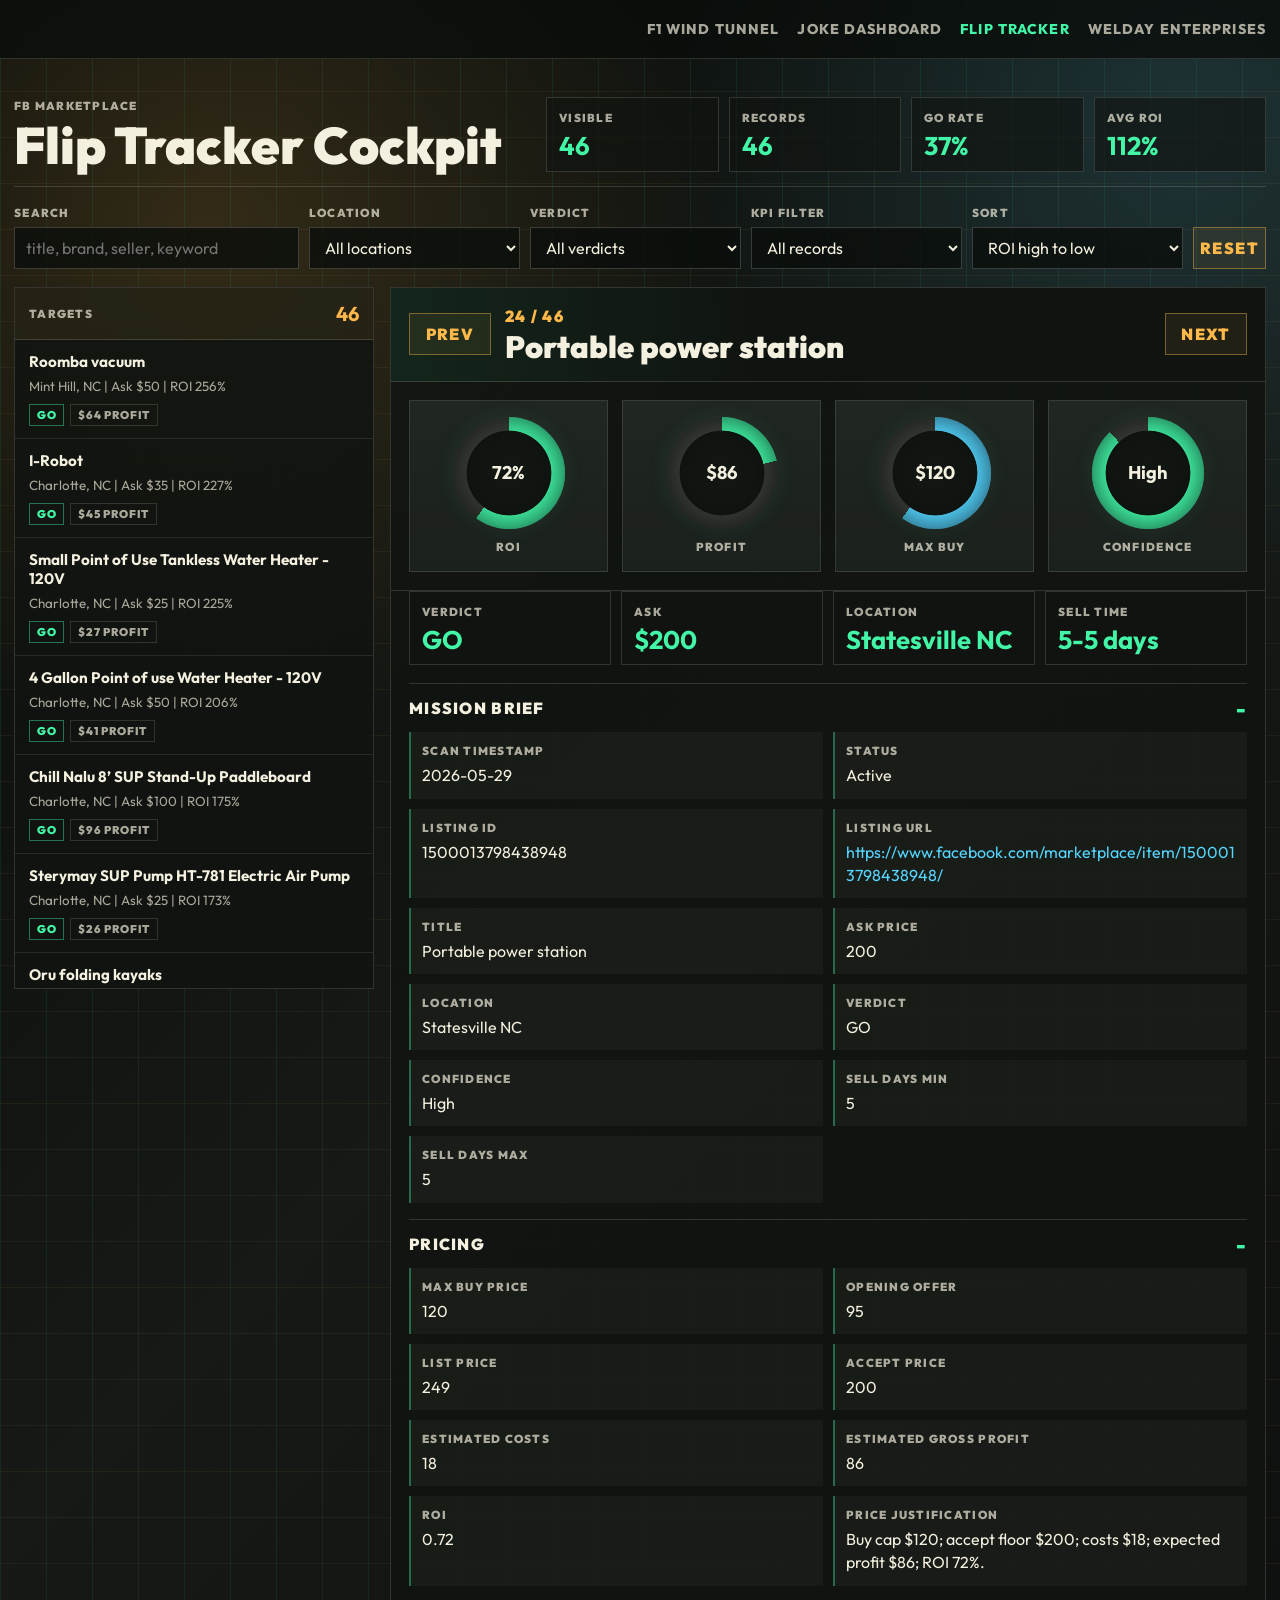
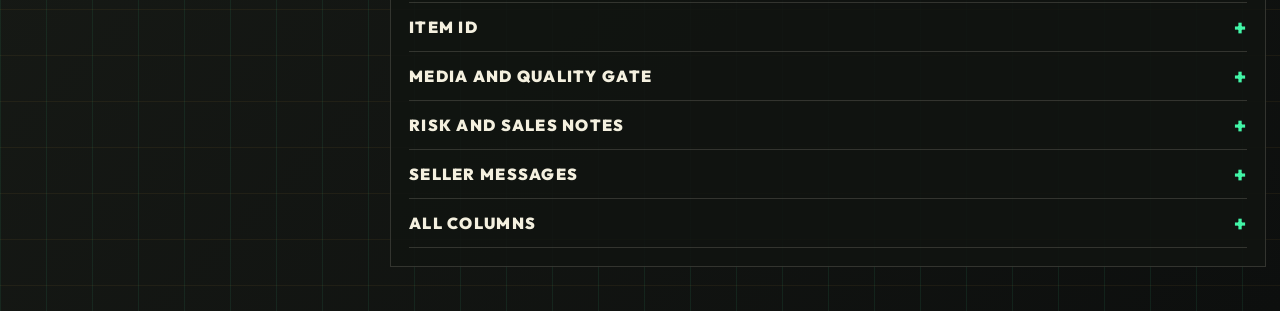
==== flip-tracker.html @ d8419e66 "Add flip tracker cockpit page" ====
<!DOCTYPE html>
<html lang="en">
<head>
    <meta charset="UTF-8">
    <meta name="viewport" content="width=device-width, initial-scale=1.0">
    <title>Flip Tracker Cockpit</title>
    <link rel="preconnect" href="https://fonts.googleapis.com">
    <link rel="preconnect" href="https://fonts.gstatic.com" crossorigin>
    <link href="https://fonts.googleapis.com/css2?family=Outfit:wght@400;600;700;900&display=swap" rel="stylesheet">
    <link rel="stylesheet" href="flip-tracker.css?v=20260530-1">
</head>
<body>
    <header class="top-header">
        <nav class="header-nav" aria-label="Main menu">
            <a class="header-link" href="/hello-world.html">F1 Wind Tunnel</a>
            <a class="header-link" href="/joke-dashboard.html">Joke Dashboard</a>
            <a class="header-link active" href="/flip-tracker.html">Flip Tracker</a>
            <a class="header-link" href="https://welday-ent-dashboard.lovable.app/venture/groundbnb/app/3" target="_blank" rel="noopener noreferrer">Welday Enterprises</a>
        </nav>
    </header>

    <main class="cockpit-shell">
        <section class="mission-bar" aria-label="Tracker summary">
            <div class="mission-title">
                <span>FB Marketplace</span>
                <h1>Flip Tracker Cockpit</h1>
            </div>
            <div class="mission-kpis" aria-label="Summary KPIs">
                <div><span>Visible</span><strong id="visible-count">0</strong></div>
                <div><span>Records</span><strong id="total-count">0</strong></div>
                <div><span>GO Rate</span><strong id="go-rate">0%</strong></div>
                <div><span>Avg ROI</span><strong id="avg-roi">0%</strong></div>
            </div>
        </section>

        <section class="control-deck" aria-label="Filters and sorting">
            <label>
                <span>Search</span>
                <input id="search-input" type="search" placeholder="title, brand, seller, keyword">
            </label>
            <label>
                <span>Location</span>
                <select id="location-filter"></select>
            </label>
            <label>
                <span>Verdict</span>
                <select id="verdict-filter"></select>
            </label>
            <label>
                <span>KPI Filter</span>
                <select id="kpi-filter">
                    <option value="all">All records</option>
                    <option value="go">GO only</option>
                    <option value="roi60">ROI 60%+</option>
                    <option value="profit50">Profit $50+</option>
                    <option value="ask100">Ask $100 or less</option>
                    <option value="caution">Caution / no-go</option>
                </select>
            </label>
            <label>
                <span>Sort</span>
                <select id="sort-select">
                    <option value="roi-desc">ROI high to low</option>
                    <option value="profit-desc">Profit high to low</option>
                    <option value="ask-asc">Ask low to high</option>
                    <option value="ask-desc">Ask high to low</option>
                    <option value="maxbuy-asc">Max buy low to high</option>
                    <option value="days-asc">Fastest sell time</option>
                    <option value="location-asc">Location A-Z</option>
                    <option value="title-asc">Title A-Z</option>
                </select>
            </label>
            <button class="reset-btn" id="reset-filters" type="button">Reset</button>
        </section>

        <section class="review-grid" aria-label="Record review">
            <aside class="record-rail" aria-label="Filtered records">
                <div class="rail-header">
                    <span>Targets</span>
                    <strong id="rail-count">0</strong>
                </div>
                <div id="record-list" class="record-list"></div>
            </aside>

            <article class="record-panel" aria-live="polite">
                <div class="record-toolbar">
                    <button id="prev-record" class="nav-btn" type="button" aria-label="Previous record">Prev</button>
                    <div>
                        <span id="record-position" class="record-position">0 / 0</span>
                        <h2 id="record-title">No records</h2>
                    </div>
                    <button id="next-record" class="nav-btn" type="button" aria-label="Next record">Next</button>
                </div>

                <div class="hud-strip" aria-label="Primary metrics">
                    <div class="gauge">
                        <div class="gauge-face" id="roi-gauge"><strong id="roi-value">0%</strong></div>
                        <span>ROI</span>
                    </div>
                    <div class="gauge">
                        <div class="gauge-face" id="profit-gauge"><strong id="profit-value">$0</strong></div>
                        <span>Profit</span>
                    </div>
                    <div class="gauge">
                        <div class="gauge-face" id="buy-gauge"><strong id="buy-value">$0</strong></div>
                        <span>Max Buy</span>
                    </div>
                    <div class="gauge">
                        <div class="gauge-face" id="confidence-gauge"><strong id="confidence-value">-</strong></div>
                        <span>Confidence</span>
                    </div>
                </div>

                <div class="quick-read" aria-label="Quick record facts">
                    <div><span>Verdict</span><strong id="quick-verdict">-</strong></div>
                    <div><span>Ask</span><strong id="quick-ask">-</strong></div>
                    <div><span>Location</span><strong id="quick-location">-</strong></div>
                    <div><span>Sell Time</span><strong id="quick-days">-</strong></div>
                </div>

                <div id="accordion-zone" class="accordion-zone"></div>
            </article>
        </section>
    </main>

    <script src="flip-tracker-data.js?v=20260530-1"></script>
    <script src="flip-tracker.js?v=20260530-1"></script>
</body>
</html>
---- flip-tracker.css ----
:root {
    --ink: #f4f0df;
    --muted: rgba(244, 240, 223, 0.68);
    --panel: rgba(16, 20, 17, 0.88);
    --panel-2: rgba(26, 31, 28, 0.92);
    --line: rgba(244, 240, 223, 0.15);
    --hud: #42f5a7;
    --amber: #ffb84a;
    --danger: #ff4d5a;
    --cyan: #55d6ff;
    --steel: #818b92;
    --runway: #0b0e0d;
}

* {
    box-sizing: border-box;
}

body {
    margin: 0;
    min-height: 100vh;
    color: var(--ink);
    font-family: "Outfit", system-ui, sans-serif;
    background:
        linear-gradient(90deg, rgba(66, 245, 167, 0.08) 1px, transparent 1px) 0 0 / 46px 46px,
        linear-gradient(0deg, rgba(255, 184, 74, 0.06) 1px, transparent 1px) 0 0 / 46px 46px,
        radial-gradient(circle at 16% 12%, rgba(255, 184, 74, 0.16), transparent 26%),
        radial-gradient(circle at 92% 6%, rgba(85, 214, 255, 0.14), transparent 24%),
        linear-gradient(135deg, #090d0b 0%, #161915 48%, #0d0f0e 100%);
}

button,
input,
select {
    font: inherit;
}

.top-header {
    position: sticky;
    top: 0;
    z-index: 20;
    border-bottom: 1px solid var(--line);
    background: rgba(9, 13, 11, 0.78);
    backdrop-filter: blur(14px);
}

.header-nav {
    width: min(1480px, calc(100% - 28px));
    min-height: 58px;
    margin: 0 auto;
    display: flex;
    align-items: center;
    justify-content: flex-end;
    gap: 18px;
    flex-wrap: wrap;
}

.header-link {
    color: var(--muted);
    text-decoration: none;
    font-weight: 800;
    font-size: 0.88rem;
    text-transform: uppercase;
    letter-spacing: 0.08em;
}

.header-link:hover,
.header-link:focus-visible,
.header-link.active {
    color: var(--hud);
    outline: none;
}

.cockpit-shell {
    width: min(1480px, calc(100% - 28px));
    margin: 0 auto;
    padding: 24px 0 44px;
}

.mission-bar {
    min-height: 104px;
    display: grid;
    grid-template-columns: minmax(260px, 1fr) minmax(420px, 1.4fr);
    align-items: center;
    gap: 18px;
    border-bottom: 1px solid var(--line);
}

.mission-title span,
.mission-kpis span,
.control-deck span,
.rail-header span,
.quick-read span,
.gauge span,
.field-label {
    display: block;
    color: var(--muted);
    font-size: 0.72rem;
    font-weight: 900;
    letter-spacing: 0.11em;
    text-transform: uppercase;
}

h1,
h2 {
    margin: 0;
    line-height: 1;
}

h1 {
    margin-top: 7px;
    color: var(--ink);
    font-size: clamp(2rem, 4vw, 4.4rem);
    font-weight: 900;
    letter-spacing: 0;
}

h2 {
    margin-top: 6px;
    font-size: clamp(1.3rem, 2.4vw, 2.2rem);
    font-weight: 900;
}

.mission-kpis {
    display: grid;
    grid-template-columns: repeat(4, minmax(110px, 1fr));
    gap: 10px;
}

.mission-kpis div,
.quick-read div {
    min-height: 72px;
    border: 1px solid var(--line);
    background: rgba(16, 20, 17, 0.64);
    padding: 12px;
}

.mission-kpis strong,
.quick-read strong {
    display: block;
    margin-top: 8px;
    color: var(--hud);
    font-size: clamp(1.2rem, 2vw, 1.75rem);
    line-height: 1;
}

.control-deck {
    margin: 18px 0;
    display: grid;
    grid-template-columns: minmax(220px, 1.35fr) repeat(4, minmax(150px, 1fr)) auto;
    gap: 10px;
    align-items: end;
}

.control-deck label {
    min-width: 0;
}

.control-deck input,
.control-deck select {
    width: 100%;
    height: 42px;
    margin-top: 7px;
    border: 1px solid rgba(244, 240, 223, 0.2);
    border-radius: 0;
    color: var(--ink);
    background: rgba(9, 13, 11, 0.78);
    padding: 0 11px;
}

.control-deck input:focus,
.control-deck select:focus {
    border-color: var(--hud);
    outline: none;
    box-shadow: 0 0 0 2px rgba(66, 245, 167, 0.12);
}

.reset-btn,
.nav-btn {
    height: 42px;
    border: 1px solid rgba(255, 184, 74, 0.42);
    color: var(--amber);
    background: rgba(255, 184, 74, 0.07);
    font-weight: 900;
    text-transform: uppercase;
    letter-spacing: 0.09em;
    cursor: pointer;
}

.reset-btn:hover,
.nav-btn:hover,
.reset-btn:focus-visible,
.nav-btn:focus-visible {
    border-color: var(--hud);
    color: var(--hud);
    outline: none;
}

.review-grid {
    display: grid;
    grid-template-columns: minmax(280px, 360px) minmax(0, 1fr);
    gap: 16px;
    align-items: start;
}

.record-rail,
.record-panel {
    border: 1px solid var(--line);
    background: var(--panel);
}

.record-rail {
    max-height: calc(100vh - 198px);
    position: sticky;
    top: 76px;
    overflow: hidden;
}

.rail-header {
    display: flex;
    align-items: center;
    justify-content: space-between;
    padding: 13px 14px;
    border-bottom: 1px solid var(--line);
    background: rgba(255, 184, 74, 0.08);
}

.rail-header strong {
    color: var(--amber);
    font-size: 1.25rem;
}

.record-list {
    max-height: calc(100vh - 248px);
    overflow: auto;
}

.record-item {
    width: 100%;
    border: 0;
    border-bottom: 1px solid rgba(244, 240, 223, 0.1);
    color: var(--ink);
    background: transparent;
    padding: 12px 14px;
    text-align: left;
    cursor: pointer;
}

.record-item:hover,
.record-item:focus-visible,
.record-item.active {
    background: rgba(66, 245, 167, 0.08);
    outline: none;
}

.record-item strong {
    display: block;
    color: var(--ink);
    font-size: 0.95rem;
    line-height: 1.25;
}

.record-item small {
    display: block;
    margin-top: 7px;
    color: var(--muted);
    line-height: 1.35;
}

.record-item .tag-row {
    margin-top: 8px;
    display: flex;
    gap: 6px;
    flex-wrap: wrap;
}

.tag {
    display: inline-flex;
    align-items: center;
    min-height: 22px;
    padding: 2px 7px;
    border: 1px solid rgba(244, 240, 223, 0.14);
    color: var(--muted);
    font-size: 0.7rem;
    font-weight: 900;
    letter-spacing: 0.06em;
    text-transform: uppercase;
}

.tag.go {
    color: var(--hud);
    border-color: rgba(66, 245, 167, 0.42);
}

.tag.caution {
    color: var(--amber);
    border-color: rgba(255, 184, 74, 0.45);
}

.tag.no-go {
    color: var(--danger);
    border-color: rgba(255, 77, 90, 0.45);
}

.record-panel {
    min-height: 640px;
}

.record-toolbar {
    display: grid;
    grid-template-columns: 82px 1fr 82px;
    gap: 14px;
    align-items: center;
    padding: 18px;
    border-bottom: 1px solid var(--line);
    background:
        linear-gradient(90deg, rgba(66, 245, 167, 0.08), transparent 42%),
        rgba(16, 20, 17, 0.82);
}

.record-position {
    color: var(--amber);
    font-weight: 900;
    letter-spacing: 0.08em;
}

.hud-strip {
    padding: 18px;
    display: grid;
    grid-template-columns: repeat(4, minmax(138px, 1fr));
    gap: 14px;
    border-bottom: 1px solid var(--line);
}

.gauge {
    min-height: 172px;
    display: grid;
    place-items: center;
    align-content: center;
    gap: 10px;
    background:
        linear-gradient(180deg, rgba(244, 240, 223, 0.04), rgba(244, 240, 223, 0.01)),
        var(--panel-2);
    border: 1px solid rgba(244, 240, 223, 0.12);
}

.gauge-face {
    --pct: 0%;
    --tone: var(--hud);
    width: 112px;
    aspect-ratio: 1;
    border-radius: 50%;
    display: grid;
    place-items: center;
    background:
        radial-gradient(circle at center, #111612 0 53%, transparent 54%),
        conic-gradient(var(--tone) var(--pct), rgba(244, 240, 223, 0.12) 0);
    box-shadow: inset 0 0 28px rgba(0, 0, 0, 0.65), 0 0 22px rgba(66, 245, 167, 0.08);
}

.gauge-face strong {
    max-width: 88px;
    color: var(--ink);
    font-size: 1.15rem;
    line-height: 1;
    text-align: center;
    overflow-wrap: anywhere;
}

.quick-read {
    padding: 0 18px 18px;
    display: grid;
    grid-template-columns: repeat(4, minmax(140px, 1fr));
    gap: 10px;
}

.accordion-zone {
    padding: 0 18px 18px;
}

details {
    border-top: 1px solid var(--line);
}

details:last-child {
    border-bottom: 1px solid var(--line);
}

summary {
    min-height: 48px;
    display: flex;
    align-items: center;
    justify-content: space-between;
    gap: 12px;
    color: var(--ink);
    cursor: pointer;
    font-weight: 900;
    text-transform: uppercase;
    letter-spacing: 0.08em;
}

summary::after {
    content: "+";
    color: var(--hud);
    font-size: 1.3rem;
}

details[open] summary::after {
    content: "-";
}

.field-grid {
    padding: 0 0 16px;
    display: grid;
    grid-template-columns: repeat(2, minmax(0, 1fr));
    gap: 10px;
}

.field {
    min-width: 0;
    padding: 11px;
    border-left: 2px solid rgba(66, 245, 167, 0.36);
    background: rgba(244, 240, 223, 0.035);
}

.field-value {
    margin-top: 6px;
    color: var(--ink);
    line-height: 1.45;
    overflow-wrap: anywhere;
    white-space: pre-wrap;
}

.field-value a {
    color: var(--cyan);
    text-decoration: none;
}

.field-value a:hover,
.field-value a:focus-visible {
    text-decoration: underline;
    outline: none;
}

.empty-state {
    padding: 36px 18px;
    color: var(--muted);
    text-align: center;
}

@media (max-width: 1100px) {
    .mission-bar,
    .review-grid {
        grid-template-columns: 1fr;
    }

    .record-rail {
        position: static;
        max-height: 360px;
    }

    .record-list {
        max-height: 306px;
    }

    .control-deck {
        grid-template-columns: repeat(2, minmax(0, 1fr));
    }

    .reset-btn {
        grid-column: span 2;
    }
}

@media (max-width: 720px) {
    .header-nav {
        justify-content: center;
        gap: 12px;
    }

    .mission-kpis,
    .hud-strip,
    .quick-read,
    .field-grid,
    .control-deck {
        grid-template-columns: 1fr;
    }

    .reset-btn {
        grid-column: auto;
    }

    .record-toolbar {
        grid-template-columns: 1fr;
    }

    .nav-btn {
        width: 100%;
    }
}
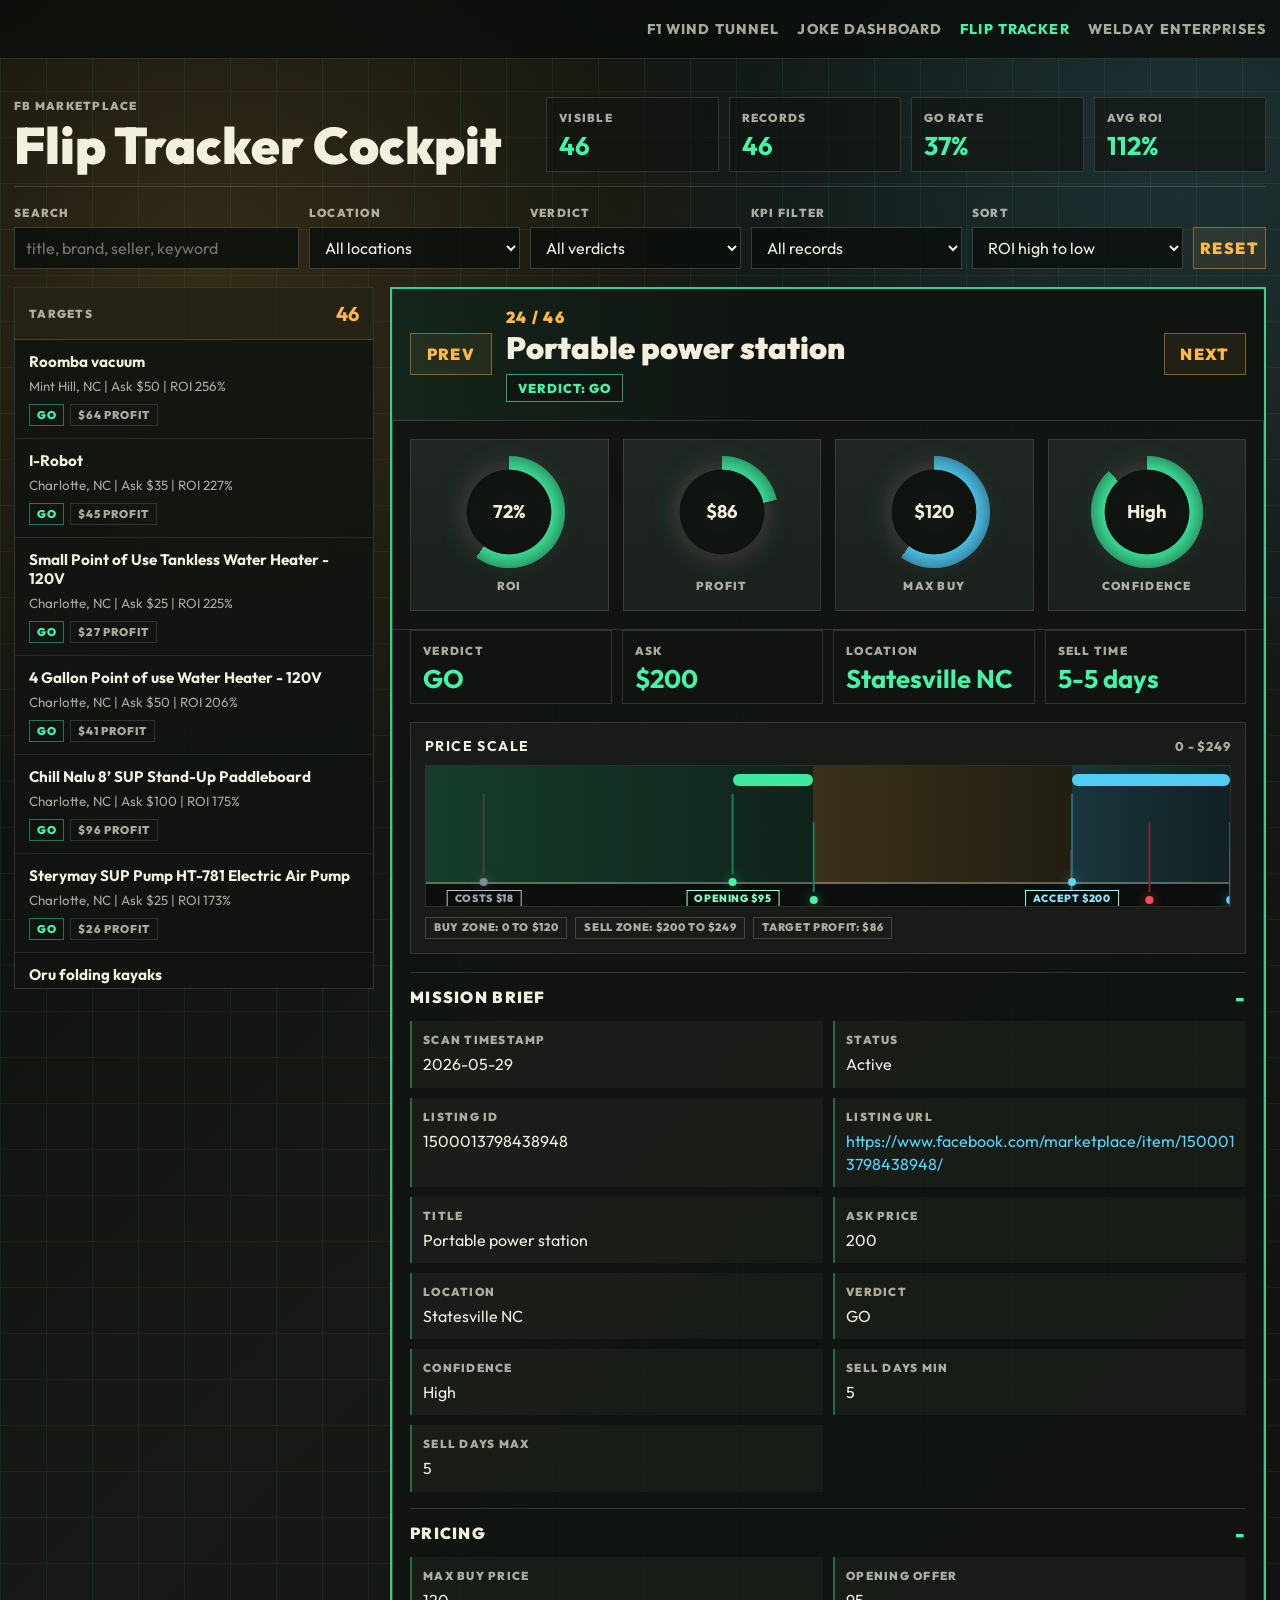
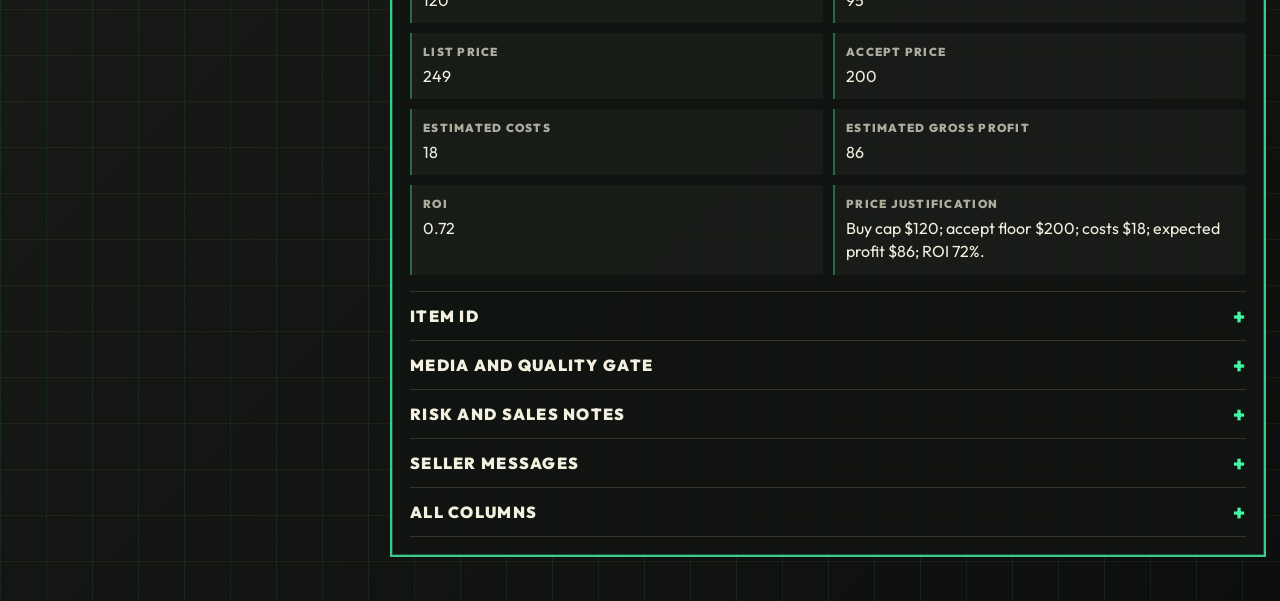
==== commit 658effba: "Add verdict-priority styling and price KPI scale" ====
--- a/flip-tracker.html
+++ b/flip-tracker.html
@@ -88,6 +88,7 @@
                     <div>
                         <span id="record-position" class="record-position">0 / 0</span>
                         <h2 id="record-title">No records</h2>
+                        <div id="verdict-indicator" class="verdict-indicator">Verdict: -</div>
                     </div>
                     <button id="next-record" class="nav-btn" type="button" aria-label="Next record">Next</button>
                 </div>
@@ -118,6 +119,23 @@
                     <div><span>Sell Time</span><strong id="quick-days">-</strong></div>
                 </div>
 
+                <section class="price-scale-panel" aria-label="Price KPI scale">
+                    <div class="price-scale-header">
+                        <h3>Price Scale</h3>
+                        <span id="price-scale-range">0 - $0</span>
+                    </div>
+                    <div class="price-scale-wrap" id="price-scale-wrap">
+                        <div class="zone buy-zone" id="buy-zone"></div>
+                        <div class="zone caution-zone" id="caution-zone"></div>
+                        <div class="zone sell-zone" id="sell-zone"></div>
+                        <div class="range-band buy-band" id="buy-band"></div>
+                        <div class="range-band sell-band" id="sell-band"></div>
+                        <div class="price-axis"></div>
+                        <div id="price-markers" class="price-markers"></div>
+                    </div>
+                    <div id="price-scale-legend" class="price-scale-legend"></div>
+                </section>
+
                 <div id="accordion-zone" class="accordion-zone"></div>
             </article>
         </section>
--- a/flip-tracker.css
+++ b/flip-tracker.css
@@ -209,6 +209,26 @@
     background: var(--panel);
 }
 
+.record-panel {
+    min-height: 640px;
+    border-width: 2px;
+}
+
+.record-panel[data-verdict="GO"] {
+    border-color: rgba(66, 245, 167, 0.82);
+    box-shadow: inset 0 0 0 1px rgba(66, 245, 167, 0.26);
+}
+
+.record-panel[data-verdict="CAUTION"] {
+    border-color: rgba(255, 184, 74, 0.82);
+    box-shadow: inset 0 0 0 1px rgba(255, 184, 74, 0.24);
+}
+
+.record-panel[data-verdict="NO-GO"] {
+    border-color: rgba(255, 77, 90, 0.82);
+    box-shadow: inset 0 0 0 1px rgba(255, 77, 90, 0.24);
+}
+
 .record-rail {
     max-height: calc(100vh - 198px);
     position: sticky;
@@ -302,10 +322,6 @@
     border-color: rgba(255, 77, 90, 0.45);
 }
 
-.record-panel {
-    min-height: 640px;
-}
-
 .record-toolbar {
     display: grid;
     grid-template-columns: 82px 1fr 82px;
@@ -322,6 +338,36 @@
     color: var(--amber);
     font-weight: 900;
     letter-spacing: 0.08em;
+}
+
+.verdict-indicator {
+    margin-top: 10px;
+    display: inline-flex;
+    align-items: center;
+    min-height: 28px;
+    padding: 5px 11px;
+    border: 1px solid rgba(244, 240, 223, 0.24);
+    background: rgba(16, 20, 17, 0.85);
+    color: var(--ink);
+    font-size: 0.8rem;
+    font-weight: 900;
+    letter-spacing: 0.08em;
+    text-transform: uppercase;
+}
+
+.verdict-indicator.go {
+    color: var(--hud);
+    border-color: rgba(66, 245, 167, 0.62);
+}
+
+.verdict-indicator.caution {
+    color: var(--amber);
+    border-color: rgba(255, 184, 74, 0.62);
+}
+
+.verdict-indicator.no-go {
+    color: var(--danger);
+    border-color: rgba(255, 77, 90, 0.62);
 }
 
 .hud-strip {
@@ -374,6 +420,149 @@
     gap: 10px;
 }
 
+.price-scale-panel {
+    margin: 0 18px 18px;
+    padding: 14px;
+    border: 1px solid rgba(244, 240, 223, 0.13);
+    background: rgba(244, 240, 223, 0.03);
+}
+
+.price-scale-header {
+    display: flex;
+    align-items: center;
+    justify-content: space-between;
+    gap: 12px;
+    margin-bottom: 10px;
+}
+
+.price-scale-header h3 {
+    margin: 0;
+    font-size: 0.88rem;
+    text-transform: uppercase;
+    letter-spacing: 0.1em;
+}
+
+#price-scale-range {
+    color: var(--muted);
+    font-size: 0.8rem;
+    font-weight: 800;
+    letter-spacing: 0.07em;
+}
+
+.price-scale-wrap {
+    position: relative;
+    min-height: 142px;
+    border: 1px solid rgba(244, 240, 223, 0.14);
+    background: rgba(9, 13, 11, 0.82);
+    overflow: hidden;
+}
+
+.zone {
+    position: absolute;
+    top: 0;
+    bottom: 22px;
+}
+
+.buy-zone {
+    background: linear-gradient(90deg, rgba(66, 245, 167, 0.2), rgba(66, 245, 167, 0.09));
+}
+
+.caution-zone {
+    background: linear-gradient(90deg, rgba(255, 184, 74, 0.2), rgba(255, 184, 74, 0.09));
+}
+
+.sell-zone {
+    background: linear-gradient(90deg, rgba(85, 214, 255, 0.2), rgba(85, 214, 255, 0.09));
+}
+
+.range-band {
+    position: absolute;
+    top: 8px;
+    height: 12px;
+    border-radius: 999px;
+}
+
+.buy-band {
+    background: rgba(66, 245, 167, 0.95);
+}
+
+.sell-band {
+    background: rgba(85, 214, 255, 0.95);
+}
+
+.price-axis {
+    position: absolute;
+    left: 0;
+    right: 0;
+    bottom: 22px;
+    height: 2px;
+    background: rgba(244, 240, 223, 0.32);
+}
+
+.price-markers {
+    position: absolute;
+    inset: 0;
+}
+
+.price-marker {
+    --x: 0%;
+    --row: 0;
+    --tone: var(--steel);
+    position: absolute;
+    left: var(--x);
+    top: calc(28px + (var(--row) * 28px));
+    transform: translateX(-50%);
+    display: grid;
+    justify-items: center;
+    gap: 4px;
+}
+
+.price-marker::before {
+    content: "";
+    width: 2px;
+    height: calc(80px - (var(--row) * 10px));
+    background: color-mix(in oklab, var(--tone) 60%, black);
+}
+
+.price-dot {
+    width: 8px;
+    height: 8px;
+    border-radius: 50%;
+    background: var(--tone);
+    box-shadow: 0 0 12px color-mix(in oklab, var(--tone) 55%, transparent);
+}
+
+.price-chip {
+    min-height: 20px;
+    padding: 1px 7px;
+    border: 1px solid color-mix(in oklab, var(--tone) 52%, white);
+    color: color-mix(in oklab, var(--tone) 76%, white);
+    background: rgba(9, 13, 11, 0.95);
+    font-size: 0.65rem;
+    font-weight: 900;
+    letter-spacing: 0.06em;
+    text-transform: uppercase;
+    white-space: nowrap;
+}
+
+.price-scale-legend {
+    margin-top: 10px;
+    display: flex;
+    flex-wrap: wrap;
+    gap: 8px;
+}
+
+.legend-item {
+    min-height: 22px;
+    padding: 2px 8px;
+    border: 1px solid rgba(244, 240, 223, 0.2);
+    color: var(--muted);
+    font-size: 0.68rem;
+    font-weight: 900;
+    letter-spacing: 0.06em;
+    text-transform: uppercase;
+}
+
 .accordion-zone {
     padding: 0 18px 18px;
 }
@@ -486,6 +675,10 @@
         grid-template-columns: 1fr;
     }
 
+    .price-scale-wrap {
+        min-height: 220px;
+    }
+
     .reset-btn {
         grid-column: auto;
     }
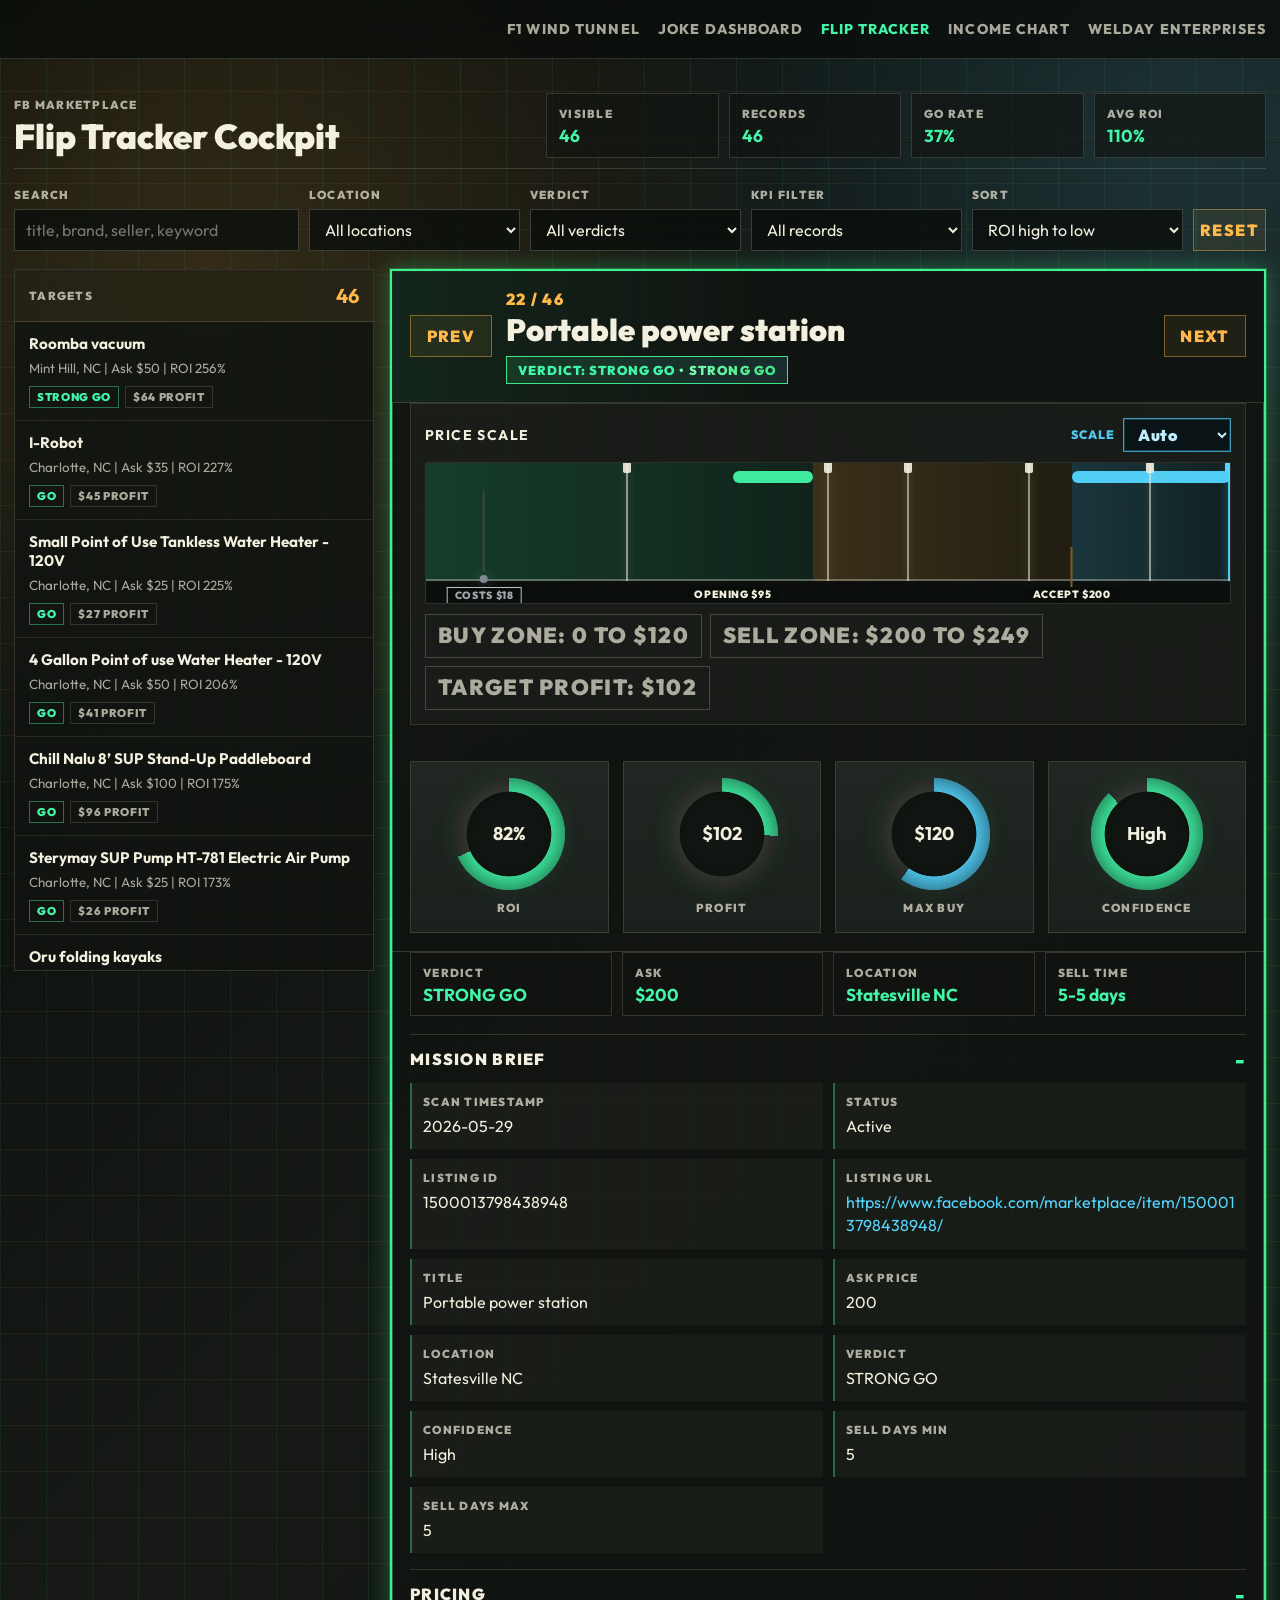
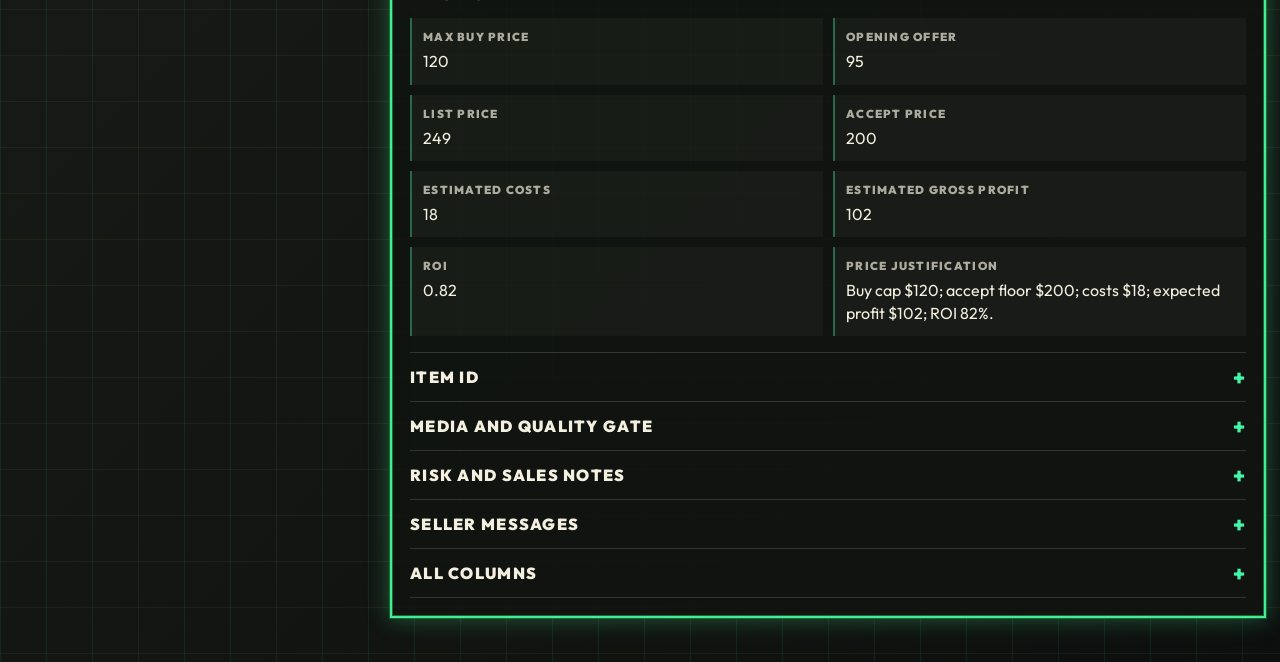
==== commit aafa2d8c: "feat: add Flipping Income Chart dashboard with data visualization and source export files" ====
--- a/flip-tracker.html
+++ b/flip-tracker.html
@@ -15,6 +15,7 @@
             <a class="header-link" href="/hello-world.html">F1 Wind Tunnel</a>
             <a class="header-link" href="/joke-dashboard.html">Joke Dashboard</a>
             <a class="header-link active" href="/flip-tracker.html">Flip Tracker</a>
+            <a class="header-link" href="/Flipping%20Income%20Chart/">Income Chart</a>
             <a class="header-link" href="https://welday-ent-dashboard.lovable.app/venture/groundbnb/app/3" target="_blank" rel="noopener noreferrer">Welday Enterprises</a>
         </nav>
     </header>
@@ -93,6 +94,34 @@
                     <button id="next-record" class="nav-btn" type="button" aria-label="Next record">Next</button>
                 </div>
 
+                <section class="price-scale-panel" aria-label="Price KPI scale">
+                    <div class="price-scale-header">
+                        <h3>Price Scale</h3>
+                        <div class="scale-max-control">
+                            <label for="scale-max-select">Scale</label>
+                            <select id="scale-max-select">
+                                <option value="auto" selected>Auto</option>
+                                <option value="100">100</option>
+                                <option value="500">500</option>
+                                <option value="1000">1000</option>
+                                <option value="2000">2000</option>
+                                <option value="5000">5000</option>
+                            </select>
+                        </div>
+                    </div>
+                    <div class="price-scale-wrap" id="price-scale-wrap">
+                        <div class="zone buy-zone" id="buy-zone"></div>
+                        <div class="zone caution-zone" id="caution-zone"></div>
+                        <div class="zone sell-zone" id="sell-zone"></div>
+                        <div class="range-band buy-band" id="buy-band"></div>
+                        <div class="range-band sell-band" id="sell-band"></div>
+                        <div id="price-guides" class="price-guides"></div>
+                        <div class="price-axis"></div>
+                        <div id="price-markers" class="price-markers"></div>
+                    </div>
+                    <div id="price-scale-legend" class="price-scale-legend"></div>
+                </section>
+
                 <div class="hud-strip" aria-label="Primary metrics">
                     <div class="gauge">
                         <div class="gauge-face" id="roi-gauge"><strong id="roi-value">0%</strong></div>
@@ -119,23 +148,6 @@
                     <div><span>Sell Time</span><strong id="quick-days">-</strong></div>
                 </div>
 
-                <section class="price-scale-panel" aria-label="Price KPI scale">
-                    <div class="price-scale-header">
-                        <h3>Price Scale</h3>
-                        <span id="price-scale-range">0 - $0</span>
-                    </div>
-                    <div class="price-scale-wrap" id="price-scale-wrap">
-                        <div class="zone buy-zone" id="buy-zone"></div>
-                        <div class="zone caution-zone" id="caution-zone"></div>
-                        <div class="zone sell-zone" id="sell-zone"></div>
-                        <div class="range-band buy-band" id="buy-band"></div>
-                        <div class="range-band sell-band" id="sell-band"></div>
-                        <div class="price-axis"></div>
-                        <div id="price-markers" class="price-markers"></div>
-                    </div>
-                    <div id="price-scale-legend" class="price-scale-legend"></div>
-                </section>
-
                 <div id="accordion-zone" class="accordion-zone"></div>
             </article>
         </section>
--- a/flip-tracker.css
+++ b/flip-tracker.css
@@ -78,7 +78,7 @@
 }
 
 .mission-bar {
-    min-height: 104px;
+    min-height: 86px;
     display: grid;
     grid-template-columns: minmax(260px, 1fr) minmax(420px, 1.4fr);
     align-items: center;
@@ -110,7 +110,7 @@
 h1 {
     margin-top: 7px;
     color: var(--ink);
-    font-size: clamp(2rem, 4vw, 4.4rem);
+    font-size: clamp(1.55rem, 2.7vw, 2.9rem);
     font-weight: 900;
     letter-spacing: 0;
 }
@@ -129,7 +129,7 @@
 
 .mission-kpis div,
 .quick-read div {
-    min-height: 72px;
+    min-height: 58px;
     border: 1px solid var(--line);
     background: rgba(16, 20, 17, 0.64);
     padding: 12px;
@@ -138,9 +138,9 @@
 .mission-kpis strong,
 .quick-read strong {
     display: block;
-    margin-top: 8px;
+    margin-top: 6px;
     color: var(--hud);
-    font-size: clamp(1.2rem, 2vw, 1.75rem);
+    font-size: clamp(1.02rem, 1.35vw, 1.28rem);
     line-height: 1;
 }
 
@@ -219,6 +219,15 @@
     box-shadow: inset 0 0 0 1px rgba(66, 245, 167, 0.26);
 }
 
+.record-panel[data-strong-go="true"] {
+    border-color: #3ff08e;
+    box-shadow:
+        inset 0 0 0 1px rgba(63, 240, 142, 0.36),
+        0 0 0 1px rgba(63, 240, 142, 0.24),
+        0 0 22px rgba(63, 240, 142, 0.35);
+    animation: strong-go-border-pulse 1.8s ease-in-out infinite;
+}
+
 .record-panel[data-verdict="CAUTION"] {
     border-color: rgba(255, 184, 74, 0.82);
     box-shadow: inset 0 0 0 1px rgba(255, 184, 74, 0.24);
@@ -370,6 +379,50 @@
     border-color: rgba(255, 77, 90, 0.62);
 }
 
+.verdict-indicator.strong-go {
+    border-color: rgba(63, 240, 142, 0.95);
+    background:
+        linear-gradient(90deg, rgba(63, 240, 142, 0.16), rgba(85, 214, 255, 0.12), rgba(63, 240, 142, 0.16)),
+        rgba(16, 20, 17, 0.9);
+    background-size: 220% 100%;
+    animation: strong-go-gradient 2.2s linear infinite;
+}
+
+.verdict-indicator.strong-go::after {
+    content: " • STRONG GO";
+    margin-left: 4px;
+    font-weight: 900;
+    letter-spacing: 0.09em;
+    text-transform: uppercase;
+    background: linear-gradient(90deg, #7effb7, #39e27f, #7effb7);
+    background-size: 220% 100%;
+    -webkit-background-clip: text;
+    background-clip: text;
+    color: transparent;
+    -webkit-text-fill-color: transparent;
+    animation: strong-go-gradient 1.8s linear infinite;
+}
+
+@keyframes strong-go-gradient {
+    0% { background-position: 0% 50%; }
+    100% { background-position: 200% 50%; }
+}
+
+@keyframes strong-go-border-pulse {
+    0%, 100% {
+        box-shadow:
+            inset 0 0 0 1px rgba(63, 240, 142, 0.32),
+            0 0 0 1px rgba(63, 240, 142, 0.2),
+            0 0 14px rgba(63, 240, 142, 0.22);
+    }
+    50% {
+        box-shadow:
+            inset 0 0 0 1px rgba(63, 240, 142, 0.5),
+            0 0 0 1px rgba(63, 240, 142, 0.3),
+            0 0 28px rgba(63, 240, 142, 0.45);
+    }
+}
+
 .hud-strip {
     padding: 18px;
     display: grid;
@@ -442,11 +495,37 @@
     letter-spacing: 0.1em;
 }
 
-#price-scale-range {
-    color: var(--muted);
-    font-size: 0.8rem;
-    font-weight: 800;
-    letter-spacing: 0.07em;
+.scale-max-control {
+    display: inline-flex;
+    align-items: center;
+    gap: 8px;
+    margin-left: auto;
+}
+
+.scale-max-control label {
+    color: rgba(85, 214, 255, 0.92);
+    font-size: 0.76rem;
+    font-weight: 900;
+    letter-spacing: 0.08em;
+    text-transform: uppercase;
+}
+
+#scale-max-select {
+    min-width: 108px;
+    height: 34px;
+    border: 1px solid rgba(85, 214, 255, 0.7);
+    background: rgba(10, 20, 24, 0.94);
+    color: #bfefff;
+    font-weight: 900;
+    letter-spacing: 0.04em;
+    padding: 0 10px;
+    box-shadow: inset 0 0 0 1px rgba(85, 214, 255, 0.22);
+}
+
+#scale-max-select:focus {
+    outline: none;
+    border-color: #55d6ff;
+    box-shadow: 0 0 0 2px rgba(85, 214, 255, 0.25);
 }
 
 .price-scale-wrap {
@@ -497,6 +576,56 @@
     bottom: 22px;
     height: 2px;
     background: rgba(244, 240, 223, 0.32);
+}
+
+.price-guides {
+    position: absolute;
+    inset: 0;
+    pointer-events: none;
+}
+
+.price-guide {
+    --x: 0%;
+    position: absolute;
+    left: var(--x);
+    top: 0;
+    bottom: 0;
+    width: 0;
+}
+
+.price-guide::before {
+    content: "";
+    position: absolute;
+    left: -1px;
+    top: 0;
+    bottom: 22px;
+    width: 2px;
+    background: rgba(244, 240, 223, 0.55);
+    box-shadow: 0 0 8px rgba(244, 240, 223, 0.24);
+}
+
+.price-guide::after {
+    content: "";
+    position: absolute;
+    left: -4px;
+    top: 0;
+    width: 8px;
+    height: 10px;
+    background: rgba(244, 240, 223, 0.9);
+    border-radius: 0 0 2px 2px;
+}
+
+.price-guide-100::before {
+    left: -2px;
+    width: 4px;
+    background: rgba(85, 214, 255, 0.95);
+    box-shadow: 0 0 10px rgba(85, 214, 255, 0.4);
+}
+
+.price-guide-100::after {
+    left: -5px;
+    width: 10px;
+    background: rgba(85, 214, 255, 1);
 }
 
 .price-markers {
@@ -553,11 +682,11 @@
 }
 
 .legend-item {
-    min-height: 22px;
-    padding: 2px 8px;
+    min-height: 44px;
+    padding: 6px 12px;
     border: 1px solid rgba(244, 240, 223, 0.2);
     color: var(--muted);
-    font-size: 0.68rem;
+    font-size: 1.36rem;
     font-weight: 900;
     letter-spacing: 0.06em;
     text-transform: uppercase;
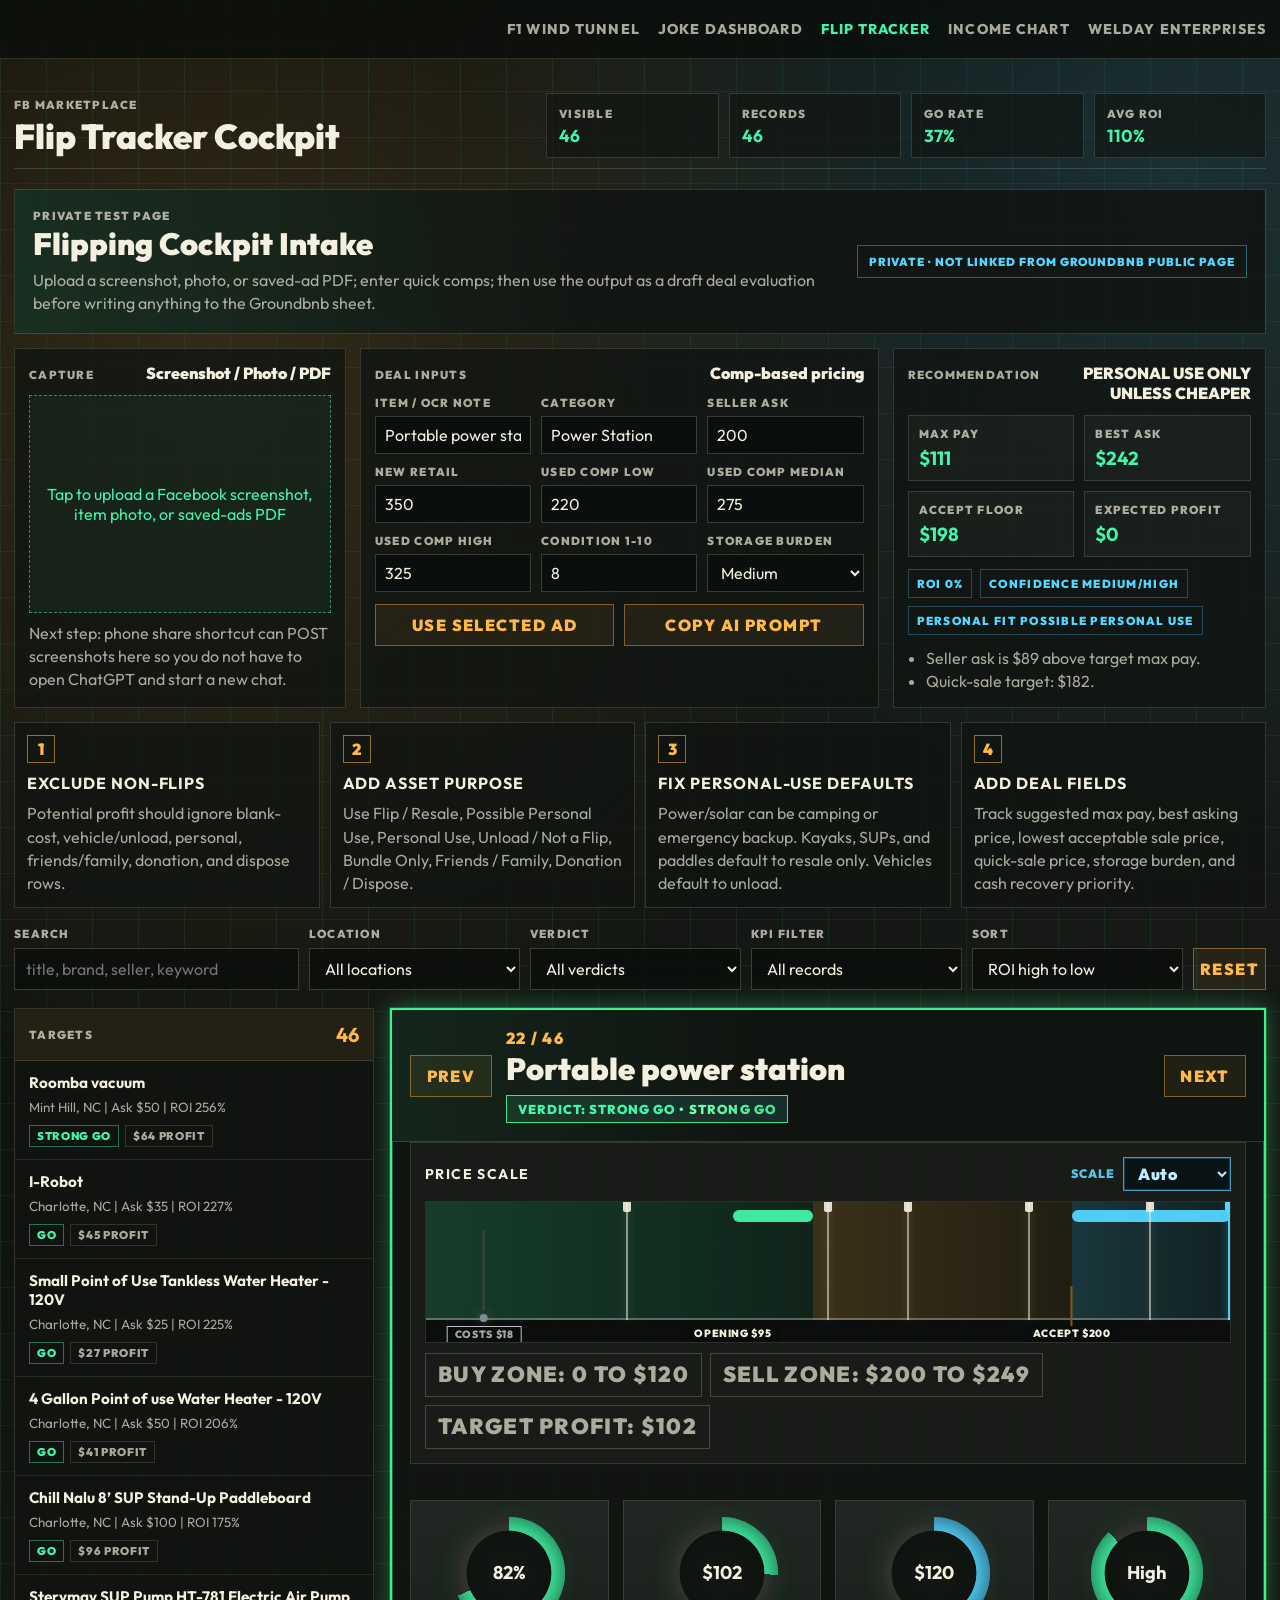
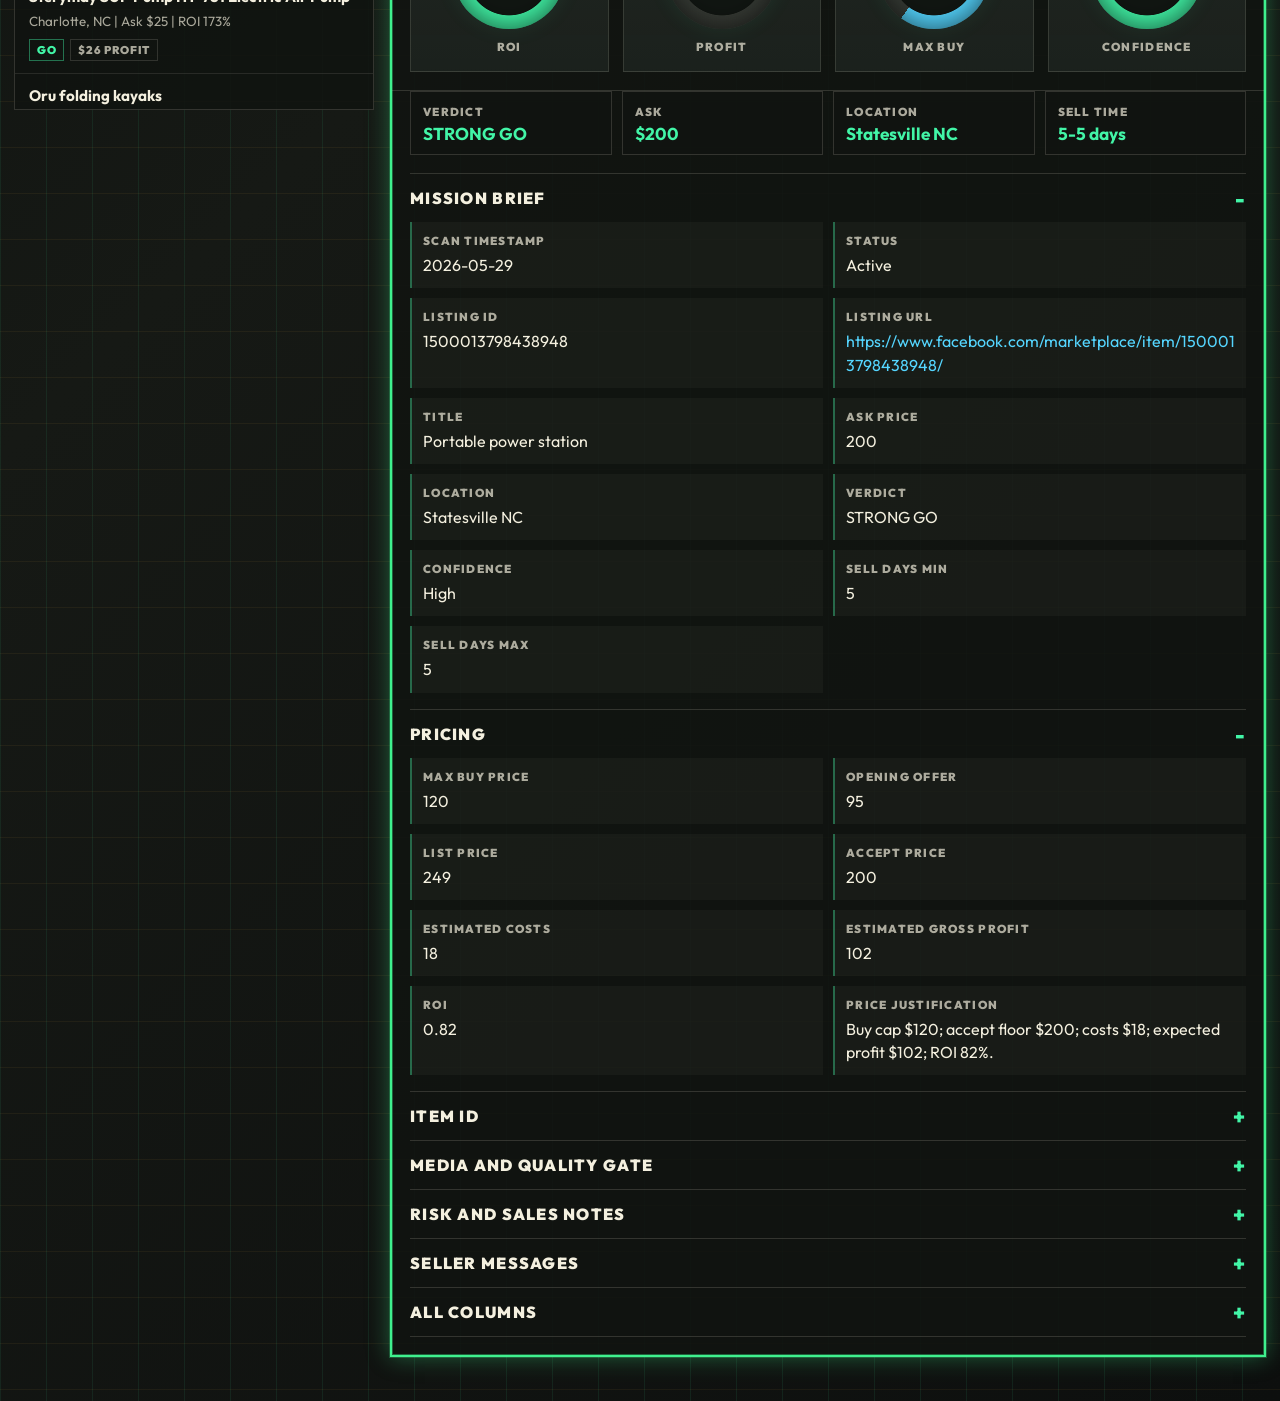
==== commit 3a202903: "Update flip tracker cockpit and income filters" ====
--- a/flip-tracker.html
+++ b/flip-tracker.html
@@ -34,6 +34,80 @@
             </div>
         </section>
 
+        <section class="private-cockpit" aria-label="Private flipping cockpit intake">
+            <div class="cockpit-hero-card">
+                <div>
+                    <span class="eyebrow">Private test page</span>
+                    <h2>Flipping Cockpit Intake</h2>
+                    <p>Upload a screenshot, photo, or saved-ad PDF; enter quick comps; then use the output as a draft deal evaluation before writing anything to the Groundbnb sheet.</p>
+                </div>
+                <div class="privacy-pill">Private · not linked from Groundbnb public page</div>
+            </div>
+
+            <div class="cockpit-tool-grid">
+                <article class="cockpit-card upload-card">
+                    <div class="card-heading">
+                        <span>Capture</span>
+                        <strong>Screenshot / Photo / PDF</strong>
+                    </div>
+                    <label class="upload-drop" for="cockpit-file-input">
+                        <input id="cockpit-file-input" type="file" accept="image/*,.pdf">
+                        <span id="cockpit-file-label">Tap to upload a Facebook screenshot, item photo, or saved-ads PDF</span>
+                        <img id="cockpit-preview" alt="Uploaded item preview" hidden>
+                    </label>
+                    <p class="helper-copy">Next step: phone share shortcut can POST screenshots here so you do not have to open ChatGPT and start a new chat.</p>
+                </article>
+
+                <article class="cockpit-card evaluation-card">
+                    <div class="card-heading">
+                        <span>Deal Inputs</span>
+                        <strong>Comp-based pricing</strong>
+                    </div>
+                    <div class="input-grid compact">
+                        <label><span>Item / OCR note</span><input id="cockpit-item-name" value="Portable power station"></label>
+                        <label><span>Category</span><input id="cockpit-category" value="Power Station"></label>
+                        <label><span>Seller ask</span><input id="cockpit-seller-ask" type="number" inputmode="decimal" value="200"></label>
+                        <label><span>New retail</span><input id="cockpit-retail" type="number" inputmode="decimal" value="350"></label>
+                        <label><span>Used comp low</span><input id="cockpit-used-low" type="number" inputmode="decimal" value="220"></label>
+                        <label><span>Used comp median</span><input id="cockpit-used-median" type="number" inputmode="decimal" value="275"></label>
+                        <label><span>Used comp high</span><input id="cockpit-used-high" type="number" inputmode="decimal" value="325"></label>
+                        <label><span>Condition 1-10</span><input id="cockpit-condition" type="number" inputmode="decimal" min="1" max="10" value="8"></label>
+                        <label><span>Storage burden</span><select id="cockpit-storage"><option>Low</option><option selected>Medium</option><option>High</option><option>Very High</option></select></label>
+                    </div>
+                    <div class="cockpit-actions">
+                        <button id="use-selected-record" class="reset-btn" type="button">Use Selected Ad</button>
+                        <button id="copy-cockpit-prompt" class="nav-btn" type="button">Copy AI Prompt</button>
+                    </div>
+                </article>
+
+                <article class="cockpit-card result-card">
+                    <div class="card-heading">
+                        <span>Recommendation</span>
+                        <strong id="cockpit-recommendation">-</strong>
+                    </div>
+                    <div class="result-grid">
+                        <div><span>Max pay</span><strong id="cockpit-max-pay">$0</strong></div>
+                        <div><span>Best ask</span><strong id="cockpit-best-ask">$0</strong></div>
+                        <div><span>Accept floor</span><strong id="cockpit-accept-floor">$0</strong></div>
+                        <div><span>Expected profit</span><strong id="cockpit-profit">$0</strong></div>
+                    </div>
+                    <div class="result-meta">
+                        <span id="cockpit-roi">ROI -</span>
+                        <span id="cockpit-confidence">Confidence -</span>
+                        <span id="cockpit-personal-fit">Personal fit -</span>
+                    </div>
+                    <ul id="cockpit-risk-notes" class="risk-list"></ul>
+                </article>
+            </div>
+
+            <div class="cleanup-grid" aria-label="Spreadsheet cleanup recommendations">
+                <article class="cleanup-card"><span>1</span><strong>Exclude non-flips</strong><p>Potential profit should ignore blank-cost, vehicle/unload, personal, friends/family, donation, and dispose rows.</p></article>
+                <article class="cleanup-card"><span>2</span><strong>Add Asset Purpose</strong><p>Use Flip / Resale, Possible Personal Use, Personal Use, Unload / Not a Flip, Bundle Only, Friends / Family, Donation / Dispose.</p></article>
+                <article class="cleanup-card"><span>3</span><strong>Fix personal-use defaults</strong><p>Power/solar can be camping or emergency backup. Kayaks, SUPs, and paddles default to resale only. Vehicles default to unload.</p></article>
+                <article class="cleanup-card"><span>4</span><strong>Add deal fields</strong><p>Track suggested max pay, best asking price, lowest acceptable sale price, quick-sale price, storage burden, and cash recovery priority.</p></article>
+            </div>
+        </section>
+
         <section class="control-deck" aria-label="Filters and sorting">
             <label>
                 <span>Search</span>
--- a/flip-tracker.css
+++ b/flip-tracker.css
@@ -144,6 +144,211 @@
     line-height: 1;
 }
 
+.private-cockpit {
+    margin: 20px 0 18px;
+    display: grid;
+    gap: 14px;
+}
+
+.cockpit-hero-card,
+.cockpit-card,
+.cleanup-card {
+    border: 1px solid var(--line);
+    background: rgba(16, 20, 17, 0.78);
+}
+
+.cockpit-hero-card {
+    display: flex;
+    align-items: center;
+    justify-content: space-between;
+    gap: 16px;
+    padding: 18px;
+    background:
+        linear-gradient(90deg, rgba(66, 245, 167, 0.11), transparent 46%),
+        rgba(16, 20, 17, 0.84);
+}
+
+.eyebrow,
+.card-heading span,
+.input-grid span,
+.result-grid span,
+.result-meta span {
+    display: block;
+    color: var(--muted);
+    font-size: 0.72rem;
+    font-weight: 900;
+    letter-spacing: 0.11em;
+    text-transform: uppercase;
+}
+
+.cockpit-hero-card p,
+.helper-copy,
+.cleanup-card p {
+    margin: 9px 0 0;
+    color: var(--muted);
+    line-height: 1.45;
+}
+
+.privacy-pill {
+    flex: 0 0 auto;
+    border: 1px solid rgba(85, 214, 255, 0.4);
+    color: var(--cyan);
+    padding: 8px 11px;
+    font-size: 0.72rem;
+    font-weight: 900;
+    letter-spacing: 0.08em;
+    text-transform: uppercase;
+}
+
+.cockpit-tool-grid {
+    display: grid;
+    grid-template-columns: minmax(240px, 0.8fr) minmax(320px, 1.25fr) minmax(260px, 0.9fr);
+    gap: 14px;
+    align-items: stretch;
+}
+
+.cockpit-card {
+    padding: 14px;
+}
+
+.card-heading {
+    display: flex;
+    align-items: baseline;
+    justify-content: space-between;
+    gap: 10px;
+    margin-bottom: 12px;
+}
+
+.card-heading strong {
+    color: var(--ink);
+    font-size: 1rem;
+    font-weight: 900;
+    text-align: right;
+}
+
+.upload-drop {
+    min-height: 218px;
+    display: grid;
+    place-items: center;
+    gap: 10px;
+    border: 1px dashed rgba(66, 245, 167, 0.52);
+    background: rgba(66, 245, 167, 0.05);
+    color: var(--hud);
+    padding: 14px;
+    text-align: center;
+    cursor: pointer;
+}
+
+.upload-drop input {
+    position: absolute;
+    opacity: 0;
+    pointer-events: none;
+}
+
+#cockpit-preview {
+    max-width: 100%;
+    max-height: 190px;
+    object-fit: contain;
+    border: 1px solid rgba(244, 240, 223, 0.18);
+}
+
+.input-grid {
+    display: grid;
+    grid-template-columns: repeat(3, minmax(0, 1fr));
+    gap: 10px;
+}
+
+.input-grid input,
+.input-grid select {
+    width: 100%;
+    height: 38px;
+    margin-top: 6px;
+    border: 1px solid rgba(244, 240, 223, 0.2);
+    background: rgba(9, 13, 11, 0.84);
+    color: var(--ink);
+    padding: 0 9px;
+}
+
+.cockpit-actions {
+    display: flex;
+    gap: 10px;
+    margin-top: 12px;
+    flex-wrap: wrap;
+}
+
+.cockpit-actions .reset-btn,
+.cockpit-actions .nav-btn {
+    flex: 1 1 160px;
+}
+
+.result-grid {
+    display: grid;
+    grid-template-columns: repeat(2, minmax(0, 1fr));
+    gap: 10px;
+}
+
+.result-grid div {
+    border: 1px solid rgba(244, 240, 223, 0.14);
+    background: rgba(244, 240, 223, 0.035);
+    padding: 10px;
+}
+
+.result-grid strong {
+    display: block;
+    margin-top: 5px;
+    color: var(--hud);
+    font-size: 1.18rem;
+}
+
+.result-meta {
+    display: flex;
+    flex-wrap: wrap;
+    gap: 8px;
+    margin-top: 12px;
+}
+
+.result-meta span {
+    border: 1px solid rgba(85, 214, 255, 0.28);
+    color: var(--cyan);
+    padding: 6px 8px;
+}
+
+.risk-list {
+    margin: 12px 0 0;
+    padding-left: 18px;
+    color: var(--muted);
+    line-height: 1.45;
+}
+
+.cleanup-grid {
+    display: grid;
+    grid-template-columns: repeat(4, minmax(0, 1fr));
+    gap: 10px;
+}
+
+.cleanup-card {
+    min-height: 150px;
+    padding: 12px;
+}
+
+.cleanup-card > span {
+    display: inline-grid;
+    place-items: center;
+    width: 28px;
+    height: 28px;
+    margin-bottom: 10px;
+    border: 1px solid rgba(255, 184, 74, 0.55);
+    color: var(--amber);
+    font-weight: 900;
+}
+
+.cleanup-card strong {
+    display: block;
+    color: var(--ink);
+    text-transform: uppercase;
+    letter-spacing: 0.06em;
+}
+
 .control-deck {
     margin: 18px 0;
     display: grid;
@@ -768,8 +973,18 @@
 
 @media (max-width: 1100px) {
     .mission-bar,
-    .review-grid {
+    .review-grid,
+    .cockpit-tool-grid {
         grid-template-columns: 1fr;
+    }
+
+    .cleanup-grid {
+        grid-template-columns: repeat(2, minmax(0, 1fr));
+    }
+
+    .cockpit-hero-card {
+        align-items: flex-start;
+        flex-direction: column;
     }
 
     .record-rail {
@@ -800,7 +1015,10 @@
     .hud-strip,
     .quick-read,
     .field-grid,
-    .control-deck {
+    .control-deck,
+    .input-grid,
+    .result-grid,
+    .cleanup-grid {
         grid-template-columns: 1fr;
     }
 
